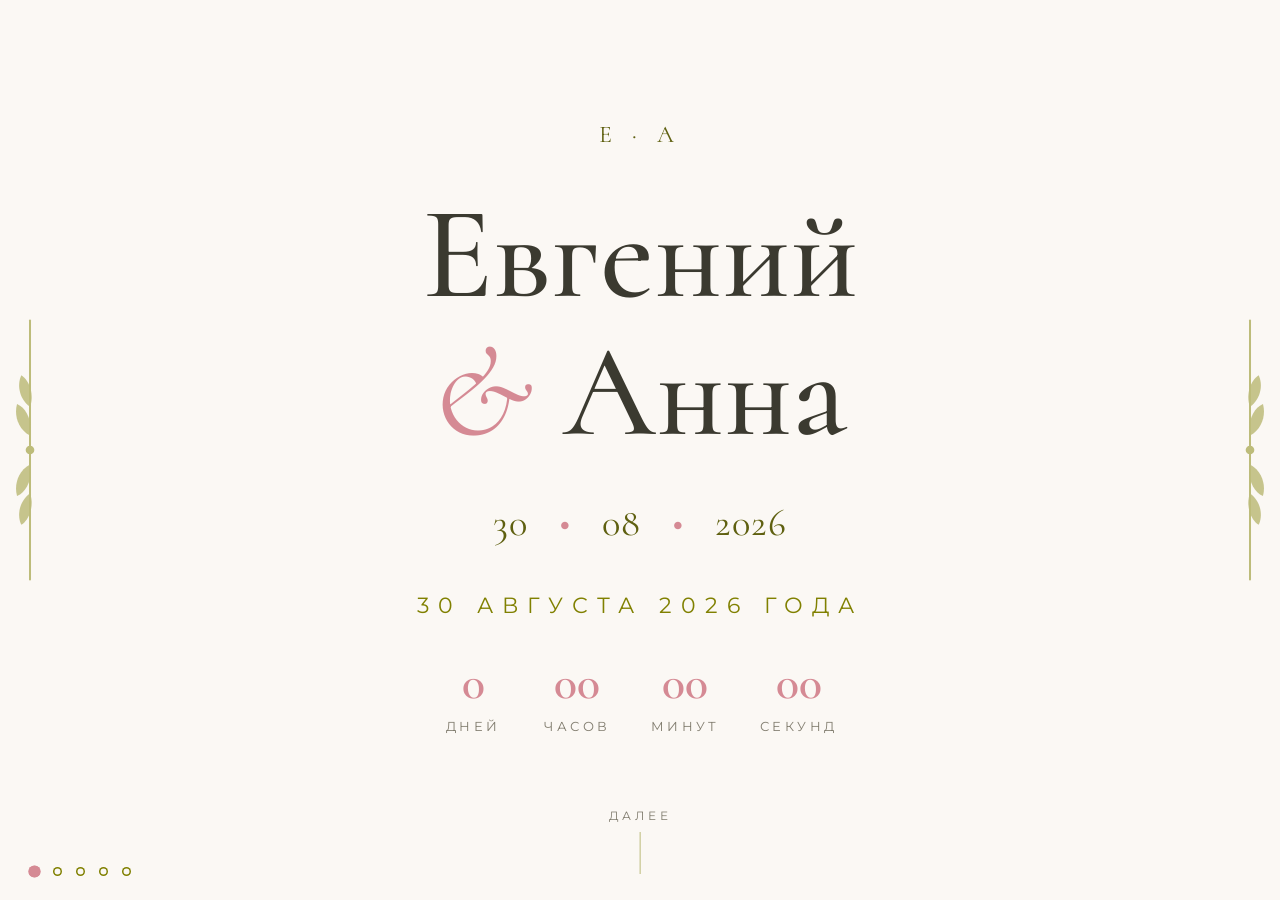
==== index.html @ b9eebcc8 "rename file" ====
<!DOCTYPE html>
<html lang="ru">
<head>
<meta charset="UTF-8">
<meta name="viewport" content="width=device-width, initial-scale=1.0">
<title>Евгений и Анна · 30 августа 2026</title>
<link rel="preconnect" href="https://fonts.googleapis.com">
<link rel="preconnect" href="https://fonts.gstatic.com" crossorigin>
<link rel="stylesheet" href="fonts.css">
<link rel="stylesheet" href="styles.css">
</head>
<body>

  <div class="progress" id="progress" aria-hidden="true"></div>

  <main class="deck" id="deck">

    <!-- ============ ТИТУЛЬНЫЙ СЛАЙД ============ -->
    <section class="slide hero is-active" data-name="Главная" aria-label="Титульная страница">
      <div class="hero-monogram reveal">Е &middot; А</div>
      <h1 class="display hero-names reveal">
        <span class="row">Евгений</span>
        <span class="row"><span class="amp">&amp;</span> Анна</span>
      </h1>

      <p class="hero-date reveal">30 <span class="dot">&bull;</span> 08 <span class="dot">&bull;</span> 2026</p>
      <p class="eyebrow reveal">30 августа 2026 года</p>

      <div class="countdown reveal" id="countdown" aria-label="Обратный отсчёт до свадьбы">
        <div class="cd-cell"><div class="cd-num" id="cd-days">—</div><div class="cd-lbl">дней</div></div>
        <div class="cd-cell"><div class="cd-num" id="cd-hours">—</div><div class="cd-lbl">часов</div></div>
        <div class="cd-cell"><div class="cd-num" id="cd-mins">—</div><div class="cd-lbl">минут</div></div>
        <div class="cd-cell"><div class="cd-num" id="cd-secs">—</div><div class="cd-lbl">секунд</div></div>
      </div>
    </section>

    <!-- ============ МЕСТО ПРОВЕДЕНИЯ ============ -->
    <section class="slide slide-bg-soft slide-tight-top" data-name="Место" aria-label="Место проведения">
      <div class="wrap">
        <div class="venue-head center reveal">
          <span class="eyebrow">Место проведения</span>
          <h2 class="display venue-title">Загородный клуб «Голицин»</h2>
          <svg class="sprig small" viewBox="0 0 200 40" fill="none" stroke="currentColor" stroke-width="1.4" stroke-linecap="round">
            <path d="M10 20 H190"/>
            <path d="M70 20c-6-8-16-9-22-6 4 6 14 9 22 6Z" fill="currentColor" stroke="none" opacity=".85"/>
            <path d="M90 20c-5-9-15-11-22-9 3 7 13 11 22 9Z" fill="currentColor" stroke="none" opacity=".85"/>
            <path d="M110 20c5-9 15-11 22-9-3 7-13 11-22 9Z" fill="currentColor" stroke="none" opacity=".85"/>
            <path d="M130 20c6-8 16-9 22-6-4 6-14 9-22 6Z" fill="currentColor" stroke="none" opacity=".85"/>
            <circle cx="100" cy="20" r="3" fill="currentColor" stroke="none"/>
          </svg>
        </div>

        <div class="venue-grid">
          <!-- Левая колонка (≈1/3): адрес + карта -->
          <div class="venue-info">
            <div class="venue-address reveal">
              <p class="addr">Левобережная улица, 3В</p>
              <p class="addr-sub">СНТ Донское, Ольгинское сельское поселение, Аксайский район, Ростовская область</p>
            </div>

            <div class="map-frame reveal">
              <iframe
                src="https://yandex.ru/map-widget/v1/org/zagorodny_klub_golitsyn/229324404955/?ll=39.806874%2C47.215762&z=16"
                title="Площадка проведения на Яндекс Картах"
                loading="lazy"
                allowfullscreen></iframe>
            </div>
          </div>

          <!-- Правая колонка (≈2/3): фотография без рамок -->
          <div class="venue-photo reveal img-wipe">
            <img src="restaurant.jpg" alt="Площадка проведения торжества" loading="lazy">
          </div>
        </div>
      </div>
    </section>

    <!-- ============ ПРОГРАММА ДНЯ ============ -->
    <section class="slide slide-tight-top" data-name="Программа" aria-label="Программа дня">
      <div class="wrap">
        <div class="program-head center reveal">
          <span class="eyebrow">Расписание</span>
          <h2 class="display program-title">Программа дня</h2>
        </div>

        <div class="timeline">
          <div class="tl-item reveal">
            <div class="tl-time">15:00</div>
            <div class="tl-event">Сбор гостей<small>Welcome-зона, лёгкие напитки и музыка</small></div>
          </div>
          <div class="tl-item reveal">
            <div class="tl-time">16:00</div>
            <div class="tl-event">Церемония<small>Самый трепетный момент нашего дня</small></div>
          </div>
          <div class="tl-item reveal">
            <div class="tl-time">17:00</div>
            <div class="tl-event">Праздничный фуршет<small>Поздравления, фотографии и тёплые слова</small></div>
          </div>
          <div class="tl-item reveal">
            <div class="tl-time">18:00</div>
            <div class="tl-event">Банкет<small>Ужин, тосты и первый танец</small></div>
          </div>
          <div class="tl-item reveal">
            <div class="tl-time">22:30</div>
            <div class="tl-event">Финал вечера<small>Завершающий сюрприз под открытым небом</small></div>
          </div>
        </div>
      </div>
    </section>

    <!-- ============ ЦВЕТОВАЯ ГАММА ============ -->
    <section class="slide slide-bg-soft center" data-name="Дресс-код" aria-label="Дресс-код">
      <div class="wrap">
        <span class="eyebrow reveal">Дресс-код</span>
        <p class="display palette-lead reveal">
          Нам будет приятно, если вы поддержите цветовую гамму нашего праздника
        </p>

        <div class="swatches">
          <div class="chip olive-dark reveal"></div>
          <div class="chip olive reveal"></div>
          <div class="chip olive-light reveal"></div>
          <div class="chip rose-light reveal"></div>
          <div class="chip rose reveal"></div>
          <div class="chip rose-dark reveal"></div>
        </div>

        <p class="palette-note reveal">
          Это всего лишь пожелание. Приходите так, как вам будет комфортно.
        </p>
      </div>
    </section>

    <!-- ============ ФИНАЛЬНЫЙ СЛАЙД ============ -->
    <section class="slide finale" data-name="Финал" aria-label="Приглашение">
      <div class="wrap">
        <svg class="sprig reveal" viewBox="0 0 200 40" fill="none" stroke="currentColor" stroke-width="1.4" stroke-linecap="round">
          <path d="M10 20 H190"/>
          <path d="M70 20c-6-8-16-9-22-6 4 6 14 9 22 6Z" fill="currentColor" stroke="none" opacity=".85"/>
          <path d="M90 20c-5-9-15-11-22-9 3 7 13 11 22 9Z" fill="currentColor" stroke="none" opacity=".85"/>
          <path d="M110 20c5-9 15-11 22-9-3 7-13 11-22 9Z" fill="currentColor" stroke="none" opacity=".85"/>
          <path d="M130 20c6-8 16-9 22-6-4 6-14 9-22 6Z" fill="currentColor" stroke="none" opacity=".85"/>
          <circle cx="100" cy="20" r="3" fill="currentColor" stroke="none"/>
        </svg>

        <p class="display finale-text reveal">
          Мы будем рады видеть вас<br>на нашем празднике!
        </p>

        <p class="finale-sign reveal">Евгений <span class="amp">&amp;</span> Анна</p>
      </div>
    </section>

  </main>

  <!-- Боковые оливковые веточки-украшения (общие для всех слайдов) -->
  <div class="side-vine side-vine--left" aria-hidden="true">
    <svg class="vine" viewBox="0 0 200 40" fill="none" stroke="currentColor" stroke-width="1.4" stroke-linecap="round">
      <path d="M10 20 H190"/>
      <path d="M70 20c-6-8-16-9-22-6 4 6 14 9 22 6Z" fill="currentColor" stroke="none" opacity=".85"/>
      <path d="M90 20c-5-9-15-11-22-9 3 7 13 11 22 9Z" fill="currentColor" stroke="none" opacity=".85"/>
      <path d="M110 20c5-9 15-11 22-9-3 7-13 11-22 9Z" fill="currentColor" stroke="none" opacity=".85"/>
      <path d="M130 20c6-8 16-9 22-6-4 6-14 9-22 6Z" fill="currentColor" stroke="none" opacity=".85"/>
      <circle cx="100" cy="20" r="3" fill="currentColor" stroke="none"/>
    </svg>
  </div>
  <div class="side-vine side-vine--right" aria-hidden="true">
    <svg class="vine" viewBox="0 0 200 40" fill="none" stroke="currentColor" stroke-width="1.4" stroke-linecap="round">
      <path d="M10 20 H190"/>
      <path d="M70 20c-6-8-16-9-22-6 4 6 14 9 22 6Z" fill="currentColor" stroke="none" opacity=".85"/>
      <path d="M90 20c-5-9-15-11-22-9 3 7 13 11 22 9Z" fill="currentColor" stroke="none" opacity=".85"/>
      <path d="M110 20c5-9 15-11 22-9-3 7-13 11-22 9Z" fill="currentColor" stroke="none" opacity=".85"/>
      <path d="M130 20c6-8 16-9 22-6-4 6-14 9-22 6Z" fill="currentColor" stroke="none" opacity=".85"/>
      <circle cx="100" cy="20" r="3" fill="currentColor" stroke="none"/>
    </svg>
  </div>

  <!-- Навигация -->
  <nav class="dots" id="dots" aria-label="Навигация по разделам"></nav>
  <button class="nav-next" id="navNext" type="button" aria-label="Следующий раздел">
    <span>далее</span>
    <span class="bar" aria-hidden="true"></span>
  </button>

<script>
  /* ---------- Обратный отсчёт до 30 августа 2026, 16:00 ---------- */
  (function(){
    var target = new Date(2026, 7, 30, 16, 0, 0).getTime();
    var elD = document.getElementById('cd-days');
    var elH = document.getElementById('cd-hours');
    var elM = document.getElementById('cd-mins');
    var elS = document.getElementById('cd-secs');
    function pad(n){return n<10 ? '0'+n : ''+n;}
    function tick(){
      var diff = target - Date.now();
      if(diff <= 0){
        elD.textContent='0'; elH.textContent='00'; elM.textContent='00'; elS.textContent='00';
        return;
      }
      var s = Math.floor(diff/1000);
      elD.textContent = Math.floor(s/86400);
      elH.textContent = pad(Math.floor((s%86400)/3600));
      elM.textContent = pad(Math.floor((s%3600)/60));
      elS.textContent = pad(s%60);
    }
    tick();
    setInterval(tick, 1000);
  })();

  /* ---------- Смена слайдов с анимацией ---------- */
  (function(){
    var slides   = Array.prototype.slice.call(document.querySelectorAll('.slide'));
    var deck     = document.getElementById('deck');
    var dotsWrap = document.getElementById('dots');
    var navNext  = document.getElementById('navNext');
    var progress = document.getElementById('progress');
    var current  = 0;
    var busy     = false;                 // блокировка во время анимации
    var reduce   = window.matchMedia('(prefers-reduced-motion: reduce)').matches;
    var ANIM     = reduce ? 360 : 820;

    /* — точки-индикаторы — */
    var dots = slides.map(function(s, i){
      var b = document.createElement('button');
      b.type = 'button';
      b.setAttribute('aria-label', s.dataset.name || ('Раздел ' + (i+1)));
      b.addEventListener('click', function(){ goTo(i); });
      dotsWrap.appendChild(b);
      return b;
    });

    /* — появление элементов внутри слайда со ступенчатой задержкой — */
    function playReveal(slide){
      var items = slide.querySelectorAll('.reveal');
      Array.prototype.forEach.call(items, function(el, i){
        el.style.transitionDelay = (reduce ? 0 : 90 + i * 110) + 'ms';
        el.classList.add('in');
      });
    }
    function resetReveal(slide){
      var items = slide.querySelectorAll('.reveal');
      Array.prototype.forEach.call(items, function(el){
        el.classList.remove('in');
        el.style.transitionDelay = '';
      });
    }

    function render(){
      slides.forEach(function(s, i){
        s.classList.toggle('is-active', i === current);
        s.classList.toggle('is-above', i < current);
      });
      dots.forEach(function(d, i){ d.classList.toggle('active', i === current); });
      progress.style.width = ((current) / (slides.length - 1) * 100) + '%';
      navNext.classList.toggle('hidden', current === slides.length - 1);
    }

    function goTo(index){
      index = Math.max(0, Math.min(slides.length - 1, index));
      if(busy || index === current) return;
      busy = true;
      var prevSlide = slides[current];
      current = index;
      resetReveal(prevSlide);
      render();
      slides[current].scrollTop = 0;
      playReveal(slides[current]);
      setTimeout(function(){ busy = false; }, ANIM);
    }
    function next(){ goTo(current + 1); }
    function prev(){ goTo(current - 1); }

    navNext.addEventListener('click', next);

    /* — стартовое появление — */
    render();
    playReveal(slides[current]);

    /* — колесо мыши / тачпад (с учётом внутренней прокрутки слайда) — */
    var wheelLock = false;
    deck.addEventListener('wheel', function(e){
      if(Math.abs(e.deltaY) < Math.abs(e.deltaX)) return;   // горизонтальный жест игнорируем
      var s = slides[current];
      var atTop    = s.scrollTop <= 0;
      var atBottom = s.scrollTop + s.clientHeight >= s.scrollHeight - 1;
      var down = e.deltaY > 0;
      // если внутри слайда есть куда скроллить — отдаём прокрутку ему
      if((down && !atBottom) || (!down && !atTop)) return;
      e.preventDefault();
      if(wheelLock || busy) return;
      if(Math.abs(e.deltaY) < 6) return;
      wheelLock = true;
      down ? next() : prev();
      setTimeout(function(){ wheelLock = false; }, ANIM + 120);
    }, {passive:false});

    /* — клавиатура — */
    window.addEventListener('keydown', function(e){
      switch(e.key){
        case 'ArrowDown': case 'PageDown': case ' ':
          e.preventDefault(); next(); break;
        case 'ArrowUp': case 'PageUp':
          e.preventDefault(); prev(); break;
        case 'Home': e.preventDefault(); goTo(0); break;
        case 'End':  e.preventDefault(); goTo(slides.length - 1); break;
      }
    });

    /* — свайпы на тач-устройствах — */
    var touchY = null, touchScrollTop = 0;
    deck.addEventListener('touchstart', function(e){
      touchY = e.touches[0].clientY;
      touchScrollTop = slides[current].scrollTop;
    }, {passive:true});
    deck.addEventListener('touchend', function(e){
      if(touchY === null) return;
      var dy = e.changedTouches[0].clientY - touchY;
      var s = slides[current];
      var atTop    = touchScrollTop <= 0;
      var atBottom = touchScrollTop + s.clientHeight >= s.scrollHeight - 1;
      if(Math.abs(dy) > 60){
        if(dy < 0 && atBottom) next();
        else if(dy > 0 && atTop) prev();
      }
      touchY = null;
    }, {passive:true});
  })();
</script>
</body>
</html>
---- fonts.css ----
/* =====================================================================
   Шрифты проекта «Евгений & Анна»
   Здесь собрано всё, что касается шрифтов: подключение веб-шрифтов
   и переменные с семействами, на которые ссылаются остальные стили.
   ===================================================================== */

/* Подключение веб-шрифтов Google Fonts:
   Cormorant — акцидентный (заголовки и крупные надписи),
   Montserrat — основной текстовый. */
@import url('https://fonts.googleapis.com/css2?family=Cormorant:ital,wght@0,400;0,500;0,600;1,400&family=Montserrat:wght@300;400;500&display=swap');

:root{
  --font-display:'Cormorant',serif;     /* шрифт с засечками — заголовки, акценты */
  --font-body:'Montserrat',sans-serif;  /* основной текстовый шрифт */
}
---- styles.css ----
/* =====================================================================
   Свадебное приглашение «Евгений & Анна» — таблица стилей
   Структура файла:
     1. Переменные темы (:root)
     2. Базовый сброс и настройки документа
     3. Типографика
     4. Система слайдов (полноэкранные секции со сменой)
     5. Общие утилиты раскладки
     6. Декоративные элементы (веточка, арочное фото)
     7. Слайд: Титульный + обратный отсчёт
     8. Слайд: Место проведения
     9. Слайд: Программа дня
    10. Слайд: Цветовая гамма (дресс-код)
    11. Слайд: Финал
    12. Анимация появления элементов
    13. Навигация (точки, кнопка «далее», прогресс-полоса)
    14. Адаптив и доступность
   ===================================================================== */


/* ============================================================
   1. ПЕРЕМЕННЫЕ ТЕМЫ
   Единая палитра и общие значения, чтобы менять оформление
   в одном месте, а не по всему файлу.
   ============================================================ */
:root{
  --bg:        #FBF8F4;   /* основной мягкий тёплый светлый фон */
  --bg-soft:   #F2EEE6;   /* фон приглушённых секций (чередование) */
  --olive:     #808000;   /* оливковый акцент (линии, иконки, рамки) */
  --olive-deep:#5F6010;   /* тёмный оливковый — для читаемого текста */
  --olive-light:#B3B36B;  /* светлый оливковый — образец палитры */
  --rose:      #D58A94;   /* пыльно-розовый акцент (цифры, точки) */
  --rose-deep: #B26770;   /* тёмный пыльно-розовый — образец палитры */
  --rose-soft: #ECCFD3;   /* светло-розовый — мягкие подложки/градиенты */
  --ink:       #3B3A30;   /* основной тёмный цвет текста */
  --muted:     #807C6E;   /* приглушённый текст (подписи, пояснения) */
  --line:      #DDD7C9;   /* цвет тонких разделительных линий и рамок */
  --maxw: 1080px;         /* максимальная ширина контентной колонки */
  --ease: cubic-bezier(.22,.68,.28,1); /* единая кривая плавности анимаций */
}


/* ============================================================
   2. БАЗОВЫЙ СБРОС И ДОКУМЕНТ
   ============================================================ */

/* Сбрасываем отступы и переводим всё на border-box,
   чтобы padding не «раздувал» заданную ширину/высоту. */
*{box-sizing:border-box;margin:0;padding:0;}

/* Тянем корневые элементы на всю высоту окна —
   слайды позиционируются относительно этой высоты. */
html,body{height:100%;}

body{
  background:var(--bg);                  /* базовый фон страницы */
  color:var(--ink);                      /* цвет текста по умолчанию */
  font-family:var(--font-body);   /* основной (текстовый) шрифт */
  font-weight:400;                       /* лёгкое тонкое начертание */
  line-height:1.7;                       /* просторный межстрочный интервал */
  -webkit-font-smoothing:antialiased;    /* сглаживание шрифта в WebKit */
  overflow:hidden;                       /* прокрутку страницы заменяет смена слайдов */
}


/* ============================================================
   3. ТИПОГРАФИКА
   ============================================================ */

/* Акцидентный шрифт с засечками для заголовков и крупных надписей. */
.display{font-family:var(--font-display);font-weight:500;line-height:1.05;}

/* «Бровка» — мелкая прописная надпись-метка над заголовками секций. */
.eyebrow{
  font-family:var(--font-body);
  font-weight:400;
  font-size: 1.35rem;
  letter-spacing:.42em;       /* широкий трекинг — фирменный «разрядка» */
  text-transform:uppercase;
  color:var(--olive);
}

/* Декоративный амперсанд / союз между именами — розовый курсив. */
.amp{color:var(--rose);font-style:italic;font-weight:400;}


/* ============================================================
   4. СИСТЕМА СЛАЙДОВ
   Каждая секция — полноэкранный слайд. Виден только активный;
   остальные либо ждут снизу, либо «уехали» вверх.
   ============================================================ */

/* Контейнер-сцена: фиксируется на весь экран, скрывает всё, что вне кадра. */
.deck{position:fixed;inset:0;overflow:hidden;}

.slide{
  position:absolute;inset:0;             /* каждый слайд занимает весь экран */
  display:flex;flex-direction:column;    /* контент в колонку… */
  justify-content:safe center;           /* …по центру, но при переполнении скролл начинается сверху */
  align-items:center;
  overflow-y:auto;overflow-x:hidden;     /* длинный контент можно прокрутить внутри слайда */
  -webkit-overflow-scrolling:touch;      /* инерционная прокрутка в iOS */
  padding:clamp(56px,9vw,120px) 24px;    /* адаптивные внутренние поля */

  /* Исходное (скрытое) состояние: слайд чуть ниже и слегка уменьшен. */
  opacity:0;visibility:hidden;
  transform:translateY(7%) scale(.985);

  /* Плавный переход всех трёх свойств единой кривой. */
  transition:opacity .8s var(--ease),
             transform .8s var(--ease),
             visibility .8s var(--ease);
  will-change:opacity,transform;         /* подсказка браузеру для плавности */
}

/* Активный слайд: проявлен, в исходной позиции, поверх остальных. */
.slide.is-active{
  opacity:1;visibility:visible;
  transform:none;
  z-index:2;
}

/* Уже пройденные слайды уезжают вверх — создаёт направленность перехода. */
.slide.is-above{
  transform:translateY(-7%) scale(.985);
}

/* Модификатор приглушённого фона для чередования секций. */
.slide-bg-soft{background:var(--bg-soft);}

/* Модификатор: уменьшенный верхний отступ (для контентных слайдов
   «Место проведения» и «Программа дня»). */
.slide-tight-top{padding-top:clamp(28px,4.5vw,56px);}


/* ============================================================
   5. УТИЛИТЫ РАСКЛАДКИ
   ============================================================ */

/* Центрированная контентная колонка ограниченной ширины. */
.wrap{max-width:var(--maxw);margin:0 auto;width:100%;}

/* Утилита выравнивания текста по центру. */
.center{text-align:center;}


/* ============================================================
   6. ДЕКОРАТИВНЫЕ ЭЛЕМЕНТЫ
   ============================================================ */

/* Оливковая веточка-разделитель (SVG), фирменный элемент оформления. */
.sprig{display:block;margin:0 auto;width:160px;height:auto;color:var(--olive);opacity:.9;}
.sprig.small{width:96px;}   /* уменьшенный вариант под заголовками */

/* --- Боковые веточки-украшения (та же графика, повёрнутая вертикально) ---
   Закреплены поверх слайдов по левому и правому краю и общие для всех
   разделов: при смене слайда остаются на месте, образуя рамку. */
.side-vine{
  position:fixed;top:50%;transform:translateY(-50%);
  z-index:5;                       /* над фоном слайда (z-index:2), но под навигацией (30+) */
  pointer-events:none;             /* не перехватывают прокрутку/клики */
  width:48px;                      /* узкая полоса у самого края */
  height:clamp(170px,32vh,330px);  /* длина веточки по вертикали */
  color:var(--olive);opacity:.5;
}
.side-vine--left{left:6px;}
.side-vine--right{right:6px;}

/* Сама графика: горизонтальный sprig, развёрнутый на 90° в вертикаль.
   Базовый поворот — для правой веточки (листья смотрят вправо). */
.side-vine .vine{
  position:absolute;top:50%;left:50%;
  width:clamp(170px,32vh,330px);   /* совпадает с высотой контейнера */
  height:auto;
  transform:translate(-50%,-50%) rotate(90deg);
  transform-origin:center;
}
/* Левую веточку разворачиваем в обратную сторону — листья смотрят влево. */
.side-vine--left .vine{transform:translate(-50%,-50%) rotate(-90deg);}


/* ============================================================
   7. СЛАЙД: ТИТУЛЬНЫЙ
   ============================================================ */

/* Контейнер титульного слайда: центрирование и просветы между блоками. */
.hero{gap:30px;text-align:center;position:relative;}

/* Монограмма «Е · А» над именами. */
.hero-monogram{
  font-family:var(--font-display);font-size:1.5rem;letter-spacing:.3em;
  color:var(--olive-deep);
}

/* Крупные имена пары — главный акцент страницы (резиновый размер). */
.hero-names{
  font-size:clamp(3.4rem,13vw,8.2rem);
  color:var(--ink);
}
.hero-names .row{display:block;}   /* каждое имя с новой строки */

/* Дата свадьбы крупными цифрами. */
.hero-date{
  font-family:var(--font-display);font-size:clamp(1.5rem,4.5vw,2.4rem);
  color:var(--olive-deep);letter-spacing:.04em;
}
.hero-date .dot{color:var(--rose);padding:0 .5em;}  /* розовые точки-разделители */

/* --- Обратный отсчёт --- */

/* Ряд из ячеек отсчёта; переносится на узких экранах. */
.countdown{
  display:flex;gap:clamp(14px,4vw,40px);justify-content:center;
  margin-top:6px;flex-wrap:wrap;
}
.cd-cell{min-width:62px;}  /* фиксированная минимальная ширина — цифры не «прыгают» */

/* Крупная цифра отсчёта. */
.cd-num{
  font-family:var(--font-display);font-weight:600;
  font-size:clamp(2rem,6vw,3rem);color:var(--rose);line-height:1;
}

/* Подпись под цифрой (дней/часов/…). */
.cd-lbl{
  font-size:.84rem;letter-spacing:.26em;text-transform:uppercase;
  color:var(--muted);margin-top:8px;
}


/* ============================================================
   8. СЛАЙД: МЕСТО ПРОВЕДЕНИЯ
   ============================================================ */

/* Шапка секции (бровка + заголовок + веточка). */
.venue-head{margin-bottom:48px;}

/* Название площадки. */
.venue-title{font-size:clamp(2.4rem,6vw,3.6rem);margin:14px 0 6px;}

/* Двухколоночная раскладка: слева адрес+карта (≈1/3), справа фото (≈2/3). */
.venue-grid{
  display:grid;
  grid-template-columns:minmax(0,1fr) minmax(0,2fr);
  gap:clamp(20px,3.5vw,46px);
  align-items:stretch;                    /* колонки одинаковой высоты */
  min-height:clamp(360px,54vh,560px);     /* задаёт высоту карте и фото */
}

/* Левая колонка: адрес сверху, карта заполняет остаток высоты. */
.venue-info{display:flex;flex-direction:column;gap:22px;min-width:0;}

/* Адрес (выровнен по левому краю колонки). */
.venue-address .addr{
  font-family:var(--font-display);font-size:1.5rem;line-height:1.2;color:var(--ink);
}
.venue-address .addr-sub{color:var(--muted);font-size:1.16rem;margin-top:8px;line-height:1.5;}

/* Рамка вокруг встроенной карты (растягивается на остаток высоты колонки). */
.map-frame{
  flex:1;border:1px solid var(--line);border-radius:8px;overflow:hidden;
  box-shadow:0 24px 60px -34px rgba(95,96,16,.45);
  background:var(--bg);min-height:240px;
}
.map-frame iframe{display:block;width:100%;height:100%;min-height:240px;border:0;}

/* Правая колонка: фотография без рамок. */
.venue-photo{
  position:relative;overflow:hidden;border-radius:10px;
  min-height:300px;height:100%;
}
.venue-photo img{width:100%;height:100%;object-fit:cover;display:block;}

/* Появление фото «шторкой» слева направо при открытии слайда. */
.reveal.img-wipe{
  opacity:0;transform:none;
  clip-path:inset(0 100% 0 0);                       /* полностью скрыто справа */
  transition:opacity .7s var(--ease), clip-path 1s var(--ease);
}
.slide.is-active .reveal.img-wipe.in{
  opacity:1;clip-path:inset(0 0 0 0);                 /* раскрыто слева направо */
}

/* Контурная кнопка-ссылка (например, «Открыть в Яндекс Картах»). */
.btn{
  display:inline-block;margin-top:24px;
  font-size:.94rem;letter-spacing:.26em;text-transform:uppercase;
  color:var(--olive-deep);text-decoration:none;
  border:1px solid var(--olive);border-radius:40px;
  padding:14px 30px;transition:.3s ease;
}
/* При наведении/фокусе кнопка заливается оливковым. */
.btn:hover,.btn:focus-visible{background:var(--olive);color:#fff;}


/* ============================================================
   9. СЛАЙД: ПРОГРАММА ДНЯ
   ============================================================ */

/* Шапка секции. */
.program-head{margin-bottom:54px;}
.program-title{font-size:clamp(2.4rem,6vw,3.6rem);margin-top:14px;}

/* Контейнер таймлайна; relative — для вертикальной линии и точек. */
.timeline{max-width:620px;margin:0 auto;position:relative;width:100%;}

/* Вертикальная линия таймлайна с градиентом по краям. */
.timeline::before{
  content:"";position:absolute;left:118px;top:8px;bottom:8px;width:1px;
  background:linear-gradient(var(--rose-soft),var(--line),var(--rose-soft));
}

/* Строка таймлайна: колонка времени + колонка события. */
.tl-item{
  display:grid;grid-template-columns:100px 1fr;gap:34px;align-items:baseline;
  padding:18px 0;position:relative;
}

/* Время события — выровнено вправо, к линии. */
.tl-time{
  font-family:var(--font-display);font-weight:600;font-size:1.6rem;
  color:var(--olive-deep);text-align:right;
}

/* Розовая точка-маркер на линии напротив каждого события. */
.tl-item::after{
  content:"";position:absolute;left:114px;top:30px;
  width:9px;height:9px;border-radius:50%;
  background:var(--rose);border:2px solid var(--bg-soft); /* обводка под фон секции */
}

/* Название события и пояснение под ним. */
.tl-event{font-family:var(--font-display);font-size:1.5rem;line-height:1.5;color:var(--ink);}
.tl-event small{font-family:var(--font-body);display:block;color:var(--muted);font-size:1.16rem;line-height:1.5;margin-top:6px;}


/* ============================================================
   10. СЛАЙД: ЦВЕТОВАЯ ГАММА (ДРЕСС-КОД)
   ============================================================ */

/* Вводный абзац-просьба поддержать палитру. */
.palette-lead{
  max-width:640px;margin:18px auto 0;font-size:1.5rem;color:var(--ink);
}

/* Ряд образцов цвета — все шесть в одну строку, без переноса. */
.swatches{
  display:flex;gap:clamp(10px,2vw,24px);justify-content:center;align-items:center;
  margin:54px 0 40px;flex-wrap:nowrap;
}

/* Цветной кружок-образец (ужимается, чтобы ряд помещался по ширине). */
.chip{
  flex:0 1 auto;width:clamp(64px,13vw,118px);aspect-ratio:1;border-radius:50%;
  box-shadow:0 22px 50px -24px rgba(0,0,0,.35);
  position:relative;
}
.chip.olive{background:var(--olive);}            /* оливковый (база) */
.chip.olive-dark{background:var(--olive-deep);}  /* тёмный оливковый */
.chip.olive-light{background:var(--olive-light);}/* светлый оливковый */
.chip.rose{background:var(--rose);}              /* пыльно-розовый (база) */
.chip.rose-dark{background:var(--rose-deep);}    /* тёмный пыльно-розовый */
.chip.rose-light{background:var(--rose-soft);}   /* светло-розовый */

/* Заключительное примечание (необязательность дресс-кода). */
.palette-note{
  max-width:560px;margin:0 auto;font-size:1.16rem;color:var(--muted);font-style:italic;
}


/* ============================================================
   11. СЛАЙД: ФИНАЛ
   ============================================================ */

/* Финальный слайд с мягким розовым свечением сверху. */
.finale{
  text-align:center;
  background:
    radial-gradient(120% 90% at 50% 0%, var(--rose-soft) 0%, transparent 55%),
    var(--bg);
}

/* Крупная приглашающая фраза. */
.finale-text{
  font-size:clamp(2rem,5.5vw,3.2rem);max-width:680px;margin:0 auto;color:var(--ink);
}

/* Подпись именами в конце. */
.finale-sign{
  margin-top:36px;font-family:var(--font-display);font-size:1.8rem;letter-spacing:.12em;
  color:var(--olive-deep);
}


/* ============================================================
   12. АНИМАЦИЯ ПОЯВЛЕНИЯ ЭЛЕМЕНТОВ
   Элементы с классом .reveal внутри активного слайда плавно
   проявляются (ступенчатую задержку задаёт JS).
   ============================================================ */

/* Исходное скрытое состояние: прозрачно и чуть ниже. */
.reveal{
  opacity:0;transform:translateY(26px);
  transition:opacity .8s var(--ease),transform .8s var(--ease);
}

/* Проявленное состояние — только внутри активного слайда. */
.slide.is-active .reveal.in{opacity:1;transform:none;}


/* ============================================================
   13. НАВИГАЦИЯ
   ============================================================ */

/* --- Точки-индикаторы: горизонтальный ряд в левом нижнем углу ---
   Вынесены к краю, чтобы не перекрывать контент, и смещены влево —
   не конфликтуют с центральной кнопкой «Далее». */
.dots{
  position:fixed;left:clamp(16px,3vw,30px);bottom:24px;
  z-index:30;display:flex;flex-direction:row;gap:14px;
}

/* Одна точка — пустой кружок с оливковой обводкой. */
.dots button{
  --d:9px;width:var(--d);height:var(--d);padding:0;border:0;cursor:pointer;
  border-radius:50%;background:transparent;
  box-shadow:inset 0 0 0 1.5px var(--olive);   /* обводка через внутреннюю тень */
  transition:transform .35s var(--ease),background .35s var(--ease),box-shadow .35s var(--ease);
}
.dots button:hover{transform:scale(1.25);}      /* лёгкое увеличение при наведении */

/* Активная точка — залита розовым и крупнее. */
.dots button.active{
  background:var(--rose);box-shadow:inset 0 0 0 1.5px var(--rose);
  transform:scale(1.35);
}

/* --- Кнопка «далее» по центру снизу --- */
.nav-next{
  position:fixed;bottom:26px;left:50%;transform:translateX(-50%);
  z-index:30;background:none;border:0;cursor:pointer;color:var(--muted);
  display:flex;flex-direction:column;align-items:center;gap:9px;
  font-family:var(--font-body);font-size:.78rem;letter-spacing:.3em;
  text-transform:uppercase;transition:opacity .5s var(--ease),color .3s ease;
}
.nav-next:hover{color:var(--olive-deep);}

/* Пульсирующая вертикальная чёрточка-«капля» под надписью. */
.nav-next .bar{
  width:1px;height:42px;background:var(--olive);opacity:.5;
  transform-origin:top;animation:drip 2.4s ease-in-out infinite;
}

/* Скрытое состояние кнопки (на последнем слайде). */
.nav-next.hidden{opacity:0;pointer-events:none;}

/* Анимация пульсации чёрточки. */
@keyframes drip{0%,100%{transform:scaleY(.35);opacity:.25;}50%{transform:scaleY(1);opacity:.7;}}

/* --- Прогресс-полоса вверху экрана --- */
.progress{
  position:fixed;top:0;left:0;height:2px;width:0;z-index:40;
  background:linear-gradient(90deg,var(--olive),var(--rose)); /* оливково-розовый градиент */
  transition:width .8s var(--ease);                           /* плавный рост ширины */
}


/* ============================================================
   14. АДАПТИВ И ДОСТУПНОСТЬ
   ============================================================ */

/* Средние экраны: уменьшаем боковые веточки, чтобы не теснили контент. */
@media (max-width:1024px){
  .side-vine{width:34px;height:clamp(140px,24vh,230px);opacity:.4;}
  .side-vine .vine{width:clamp(140px,24vh,230px);}
}

/* Узкие экраны (телефоны): колонки в одну, компактнее таймлайн. */
@media (max-width:760px){
  .venue-grid{grid-template-columns:1fr;min-height:0;} /* адрес+карта, затем фото */
  .venue-photo{min-height:0;aspect-ratio:3/2;}         /* фото обычным блоком */
  .timeline::before{left:84px;}                        /* линия и точки ближе к краю */
  .tl-item{grid-template-columns:70px 1fr;gap:24px;}
  .tl-item::after{left:80px;}
  .tl-time{font-size:1.3rem;}
  .dots{gap:13px;}
  .side-vine{display:none;}                            /* на телефонах убираем — мало места */
}

/* Уважаем системную настройку «уменьшить движение»:
   отключаем перемещения, оставляя только короткое затухание. */
@media (prefers-reduced-motion:reduce){
  *{animation:none!important;}
  .slide{transition:opacity .35s linear,visibility .35s linear;transform:none!important;}
  .reveal{transition:opacity .35s linear;transform:none!important;}
}
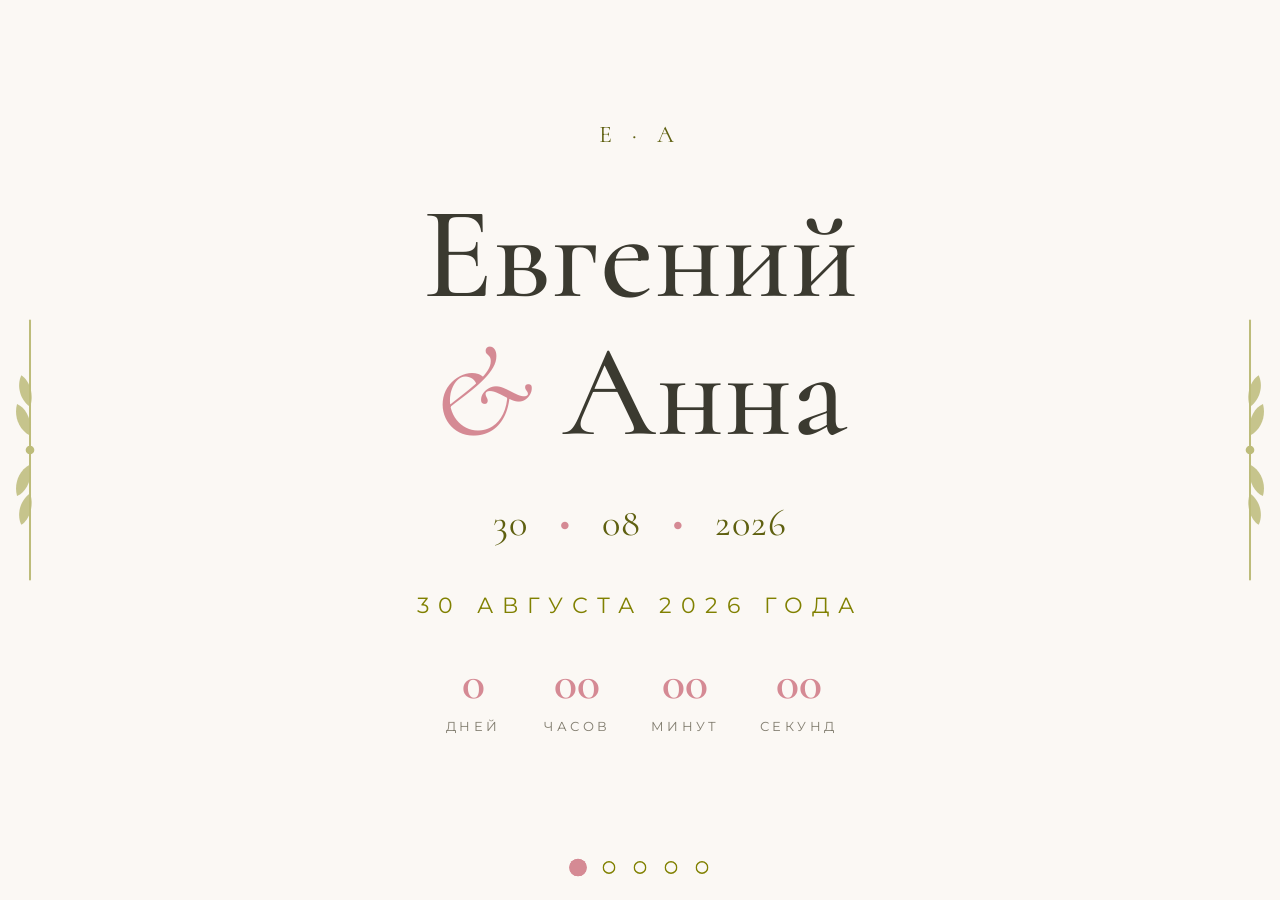
==== commit 27c73500: "change navigation controls" ====
--- a/index.html
+++ b/index.html
@@ -177,10 +177,6 @@
 
   <!-- Навигация -->
   <nav class="dots" id="dots" aria-label="Навигация по разделам"></nav>
-  <button class="nav-next" id="navNext" type="button" aria-label="Следующий раздел">
-    <span>далее</span>
-    <span class="bar" aria-hidden="true"></span>
-  </button>
 
 <script>
   /* ---------- Обратный отсчёт до 30 августа 2026, 16:00 ---------- */
@@ -212,7 +208,6 @@
     var slides   = Array.prototype.slice.call(document.querySelectorAll('.slide'));
     var deck     = document.getElementById('deck');
     var dotsWrap = document.getElementById('dots');
-    var navNext  = document.getElementById('navNext');
     var progress = document.getElementById('progress');
     var current  = 0;
     var busy     = false;                 // блокировка во время анимации
@@ -252,7 +247,6 @@
       });
       dots.forEach(function(d, i){ d.classList.toggle('active', i === current); });
       progress.style.width = ((current) / (slides.length - 1) * 100) + '%';
-      navNext.classList.toggle('hidden', current === slides.length - 1);
     }
 
     function goTo(index){
@@ -269,8 +263,6 @@
     }
     function next(){ goTo(current + 1); }
     function prev(){ goTo(current - 1); }
-
-    navNext.addEventListener('click', next);
 
     /* — стартовое появление — */
     render();
--- a/styles.css
+++ b/styles.css
@@ -412,17 +412,15 @@
    13. НАВИГАЦИЯ
    ============================================================ */
 
-/* --- Точки-индикаторы: горизонтальный ряд в левом нижнем углу ---
-   Вынесены к краю, чтобы не перекрывать контент, и смещены влево —
-   не конфликтуют с центральной кнопкой «Далее». */
+/* --- Точки-индикаторы: горизонтальный ряд снизу по центру --- */
 .dots{
-  position:fixed;left:clamp(16px,3vw,30px);bottom:24px;
-  z-index:30;display:flex;flex-direction:row;gap:14px;
+  position:fixed;left:50%;bottom:26px;transform:translateX(-50%);
+  z-index:30;display:flex;flex-direction:row;gap:18px;
 }
 
 /* Одна точка — пустой кружок с оливковой обводкой. */
 .dots button{
-  --d:9px;width:var(--d);height:var(--d);padding:0;border:0;cursor:pointer;
+  --d:13px;width:var(--d);height:var(--d);padding:0;border:0;cursor:pointer;
   border-radius:50%;background:transparent;
   box-shadow:inset 0 0 0 1.5px var(--olive);   /* обводка через внутреннюю тень */
   transition:transform .35s var(--ease),background .35s var(--ease),box-shadow .35s var(--ease);
@@ -434,28 +432,6 @@
   background:var(--rose);box-shadow:inset 0 0 0 1.5px var(--rose);
   transform:scale(1.35);
 }
-
-/* --- Кнопка «далее» по центру снизу --- */
-.nav-next{
-  position:fixed;bottom:26px;left:50%;transform:translateX(-50%);
-  z-index:30;background:none;border:0;cursor:pointer;color:var(--muted);
-  display:flex;flex-direction:column;align-items:center;gap:9px;
-  font-family:var(--font-body);font-size:.78rem;letter-spacing:.3em;
-  text-transform:uppercase;transition:opacity .5s var(--ease),color .3s ease;
-}
-.nav-next:hover{color:var(--olive-deep);}
-
-/* Пульсирующая вертикальная чёрточка-«капля» под надписью. */
-.nav-next .bar{
-  width:1px;height:42px;background:var(--olive);opacity:.5;
-  transform-origin:top;animation:drip 2.4s ease-in-out infinite;
-}
-
-/* Скрытое состояние кнопки (на последнем слайде). */
-.nav-next.hidden{opacity:0;pointer-events:none;}
-
-/* Анимация пульсации чёрточки. */
-@keyframes drip{0%,100%{transform:scaleY(.35);opacity:.25;}50%{transform:scaleY(1);opacity:.7;}}
 
 /* --- Прогресс-полоса вверху экрана --- */
 .progress{
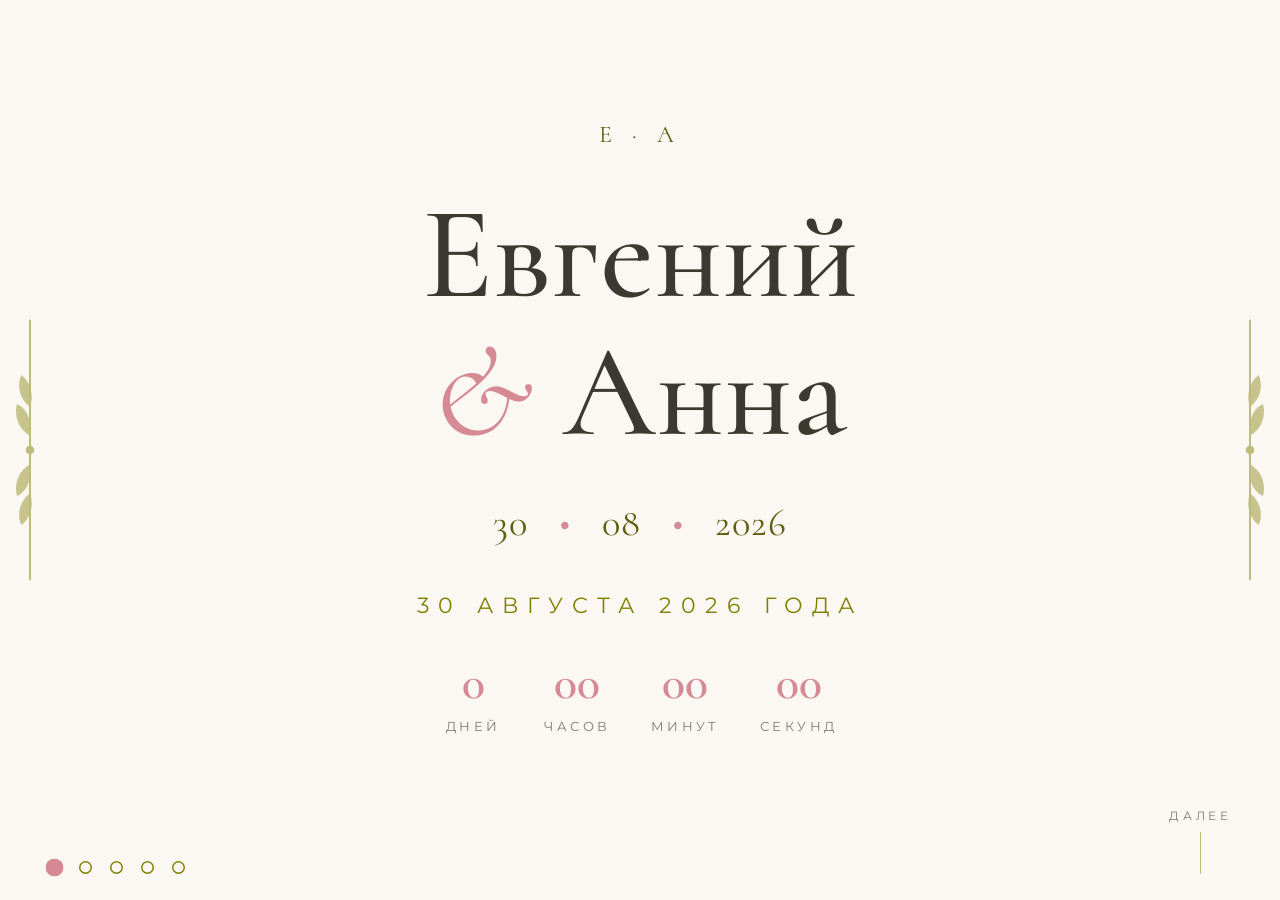
==== commit 28aa9a4e: "move dots to bottom" ====
--- a/index.html
+++ b/index.html
@@ -177,6 +177,10 @@
 
   <!-- Навигация -->
   <nav class="dots" id="dots" aria-label="Навигация по разделам"></nav>
+  <button class="nav-next" id="navNext" type="button" aria-label="Следующий раздел">
+    <span>далее</span>
+    <span class="bar" aria-hidden="true"></span>
+  </button>
 
 <script>
   /* ---------- Обратный отсчёт до 30 августа 2026, 16:00 ---------- */
@@ -208,6 +212,7 @@
     var slides   = Array.prototype.slice.call(document.querySelectorAll('.slide'));
     var deck     = document.getElementById('deck');
     var dotsWrap = document.getElementById('dots');
+    var navNext  = document.getElementById('navNext');
     var progress = document.getElementById('progress');
     var current  = 0;
     var busy     = false;                 // блокировка во время анимации
@@ -247,6 +252,7 @@
       });
       dots.forEach(function(d, i){ d.classList.toggle('active', i === current); });
       progress.style.width = ((current) / (slides.length - 1) * 100) + '%';
+      navNext.classList.toggle('hidden', current === slides.length - 1);
     }
 
     function goTo(index){
@@ -263,6 +269,8 @@
     }
     function next(){ goTo(current + 1); }
     function prev(){ goTo(current - 1); }
+
+    navNext.addEventListener('click', next);
 
     /* — стартовое появление — */
     render();
--- a/styles.css
+++ b/styles.css
@@ -433,6 +433,30 @@
   transform:scale(1.35);
 }
 
+/* --- Кнопка «Далее» (только на десктопе, в правом нижнем углу) ---
+   По умолчанию скрыта; показывается в десктопном медиазапросе ниже. */
+.nav-next{
+  display:none;
+  position:fixed;bottom:26px;right:clamp(20px,4vw,48px);
+  z-index:30;background:none;border:0;cursor:pointer;color:var(--muted);
+  flex-direction:column;align-items:center;gap:9px;
+  font-family:var(--font-body);font-size:.78rem;letter-spacing:.3em;
+  text-transform:uppercase;transition:opacity .5s var(--ease),color .3s ease;
+}
+.nav-next:hover{color:var(--olive-deep);}
+
+/* Пульсирующая вертикальная чёрточка-«капля» под надписью. */
+.nav-next .bar{
+  width:1px;height:42px;background:var(--olive);opacity:.5;
+  transform-origin:top;animation:drip 2.4s ease-in-out infinite;
+}
+
+/* Скрытое состояние кнопки (на последнем слайде). */
+.nav-next.hidden{opacity:0;pointer-events:none;}
+
+/* Анимация пульсации чёрточки. */
+@keyframes drip{0%,100%{transform:scaleY(.35);opacity:.25;}50%{transform:scaleY(1);opacity:.7;}}
+
 /* --- Прогресс-полоса вверху экрана --- */
 .progress{
   position:fixed;top:0;left:0;height:2px;width:0;z-index:40;
@@ -444,6 +468,13 @@
 /* ============================================================
    14. АДАПТИВ И ДОСТУПНОСТЬ
    ============================================================ */
+
+/* Десктоп: точки уходят в левый нижний угол, а в правом нижнем —
+   симметрично — появляется кнопка «Далее». */
+@media (min-width:761px){
+  .dots{left:clamp(20px,4vw,48px);transform:none;}
+  .nav-next{display:flex;}
+}
 
 /* Средние экраны: уменьшаем боковые веточки, чтобы не теснили контент. */
 @media (max-width:1024px){
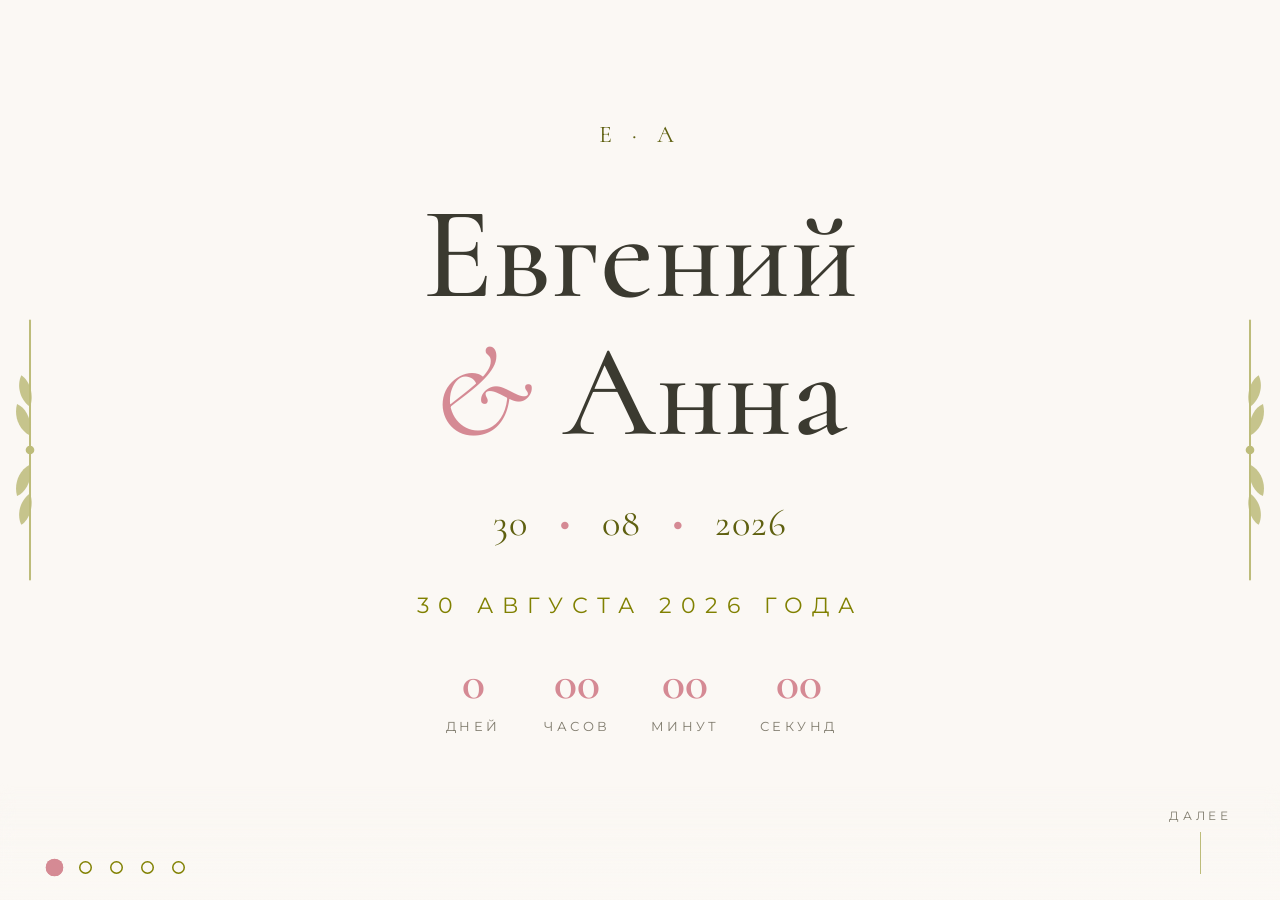
==== commit 09f10002: "add blur for navigation panel" ====
--- a/index.html
+++ b/index.html
@@ -39,7 +39,7 @@
       <div class="wrap">
         <div class="venue-head center reveal">
           <span class="eyebrow">Место проведения</span>
-          <h2 class="display venue-title">Загородный клуб «Голицин»</h2>
+          <h2 class="display venue-title">Загородный клуб «Голицын»</h2>
           <svg class="sprig small" viewBox="0 0 200 40" fill="none" stroke="currentColor" stroke-width="1.4" stroke-linecap="round">
             <path d="M10 20 H190"/>
             <path d="M70 20c-6-8-16-9-22-6 4 6 14 9 22 6Z" fill="currentColor" stroke="none" opacity=".85"/>
@@ -113,7 +113,7 @@
       <div class="wrap">
         <span class="eyebrow reveal">Дресс-код</span>
         <p class="display palette-lead reveal">
-          Нам будет приятно, если вы поддержите цветовую гамму нашего праздника
+          Нам будет приятно, если вы поддержите цветовую гамму нашего праздника:
         </p>
 
         <div class="swatches">
@@ -126,7 +126,7 @@
         </div>
 
         <p class="palette-note reveal">
-          Это всего лишь пожелание. Приходите так, как вам будет комфортно.
+          Это всего лишь пожелание. Приходите так, как вам будет комфортно!
         </p>
       </div>
     </section>
@@ -174,6 +174,9 @@
       <circle cx="100" cy="20" r="3" fill="currentColor" stroke="none"/>
     </svg>
   </div>
+
+  <!-- Матовая полоса снизу: размывает текст, уезжающий под навигацию -->
+  <div class="bottom-fade" aria-hidden="true"></div>
 
   <!-- Навигация -->
   <nav class="dots" id="dots" aria-label="Навигация по разделам"></nav>
--- a/styles.css
+++ b/styles.css
@@ -412,6 +412,23 @@
    13. НАВИГАЦИЯ
    ============================================================ */
 
+/* --- Матовая полоса снизу ---
+   Фиксированная зона у нижнего края. Размывает контент слайда,
+   уезжающий под панель навигации, и сводит его к фону, чтобы текст
+   не «налезал» на точки и кнопку. Лежит над слайдами (z-index:2),
+   но под навигацией (z-index:30) — поэтому сами точки/кнопка чёткие. */
+.bottom-fade{
+  position:fixed;left:0;right:0;bottom:0;
+  height:clamp(84px,13vh,132px);
+  z-index:20;pointer-events:none;
+  -webkit-backdrop-filter:blur(7px);backdrop-filter:blur(7px);
+  /* лёгкая подложка под цвет фона — текст «растворяется», а не просто мылится */
+  background:linear-gradient(to top, var(--bg) 0%, rgba(251,248,244,.55) 42%, transparent 100%);
+  /* маска: эффект максимален у самого низа и плавно исчезает кверху */
+  -webkit-mask-image:linear-gradient(to top, #000 0, #000 32%, transparent 100%);
+          mask-image:linear-gradient(to top, #000 0, #000 32%, transparent 100%);
+}
+
 /* --- Точки-индикаторы: горизонтальный ряд снизу по центру --- */
 .dots{
   position:fixed;left:50%;bottom:26px;transform:translateX(-50%);
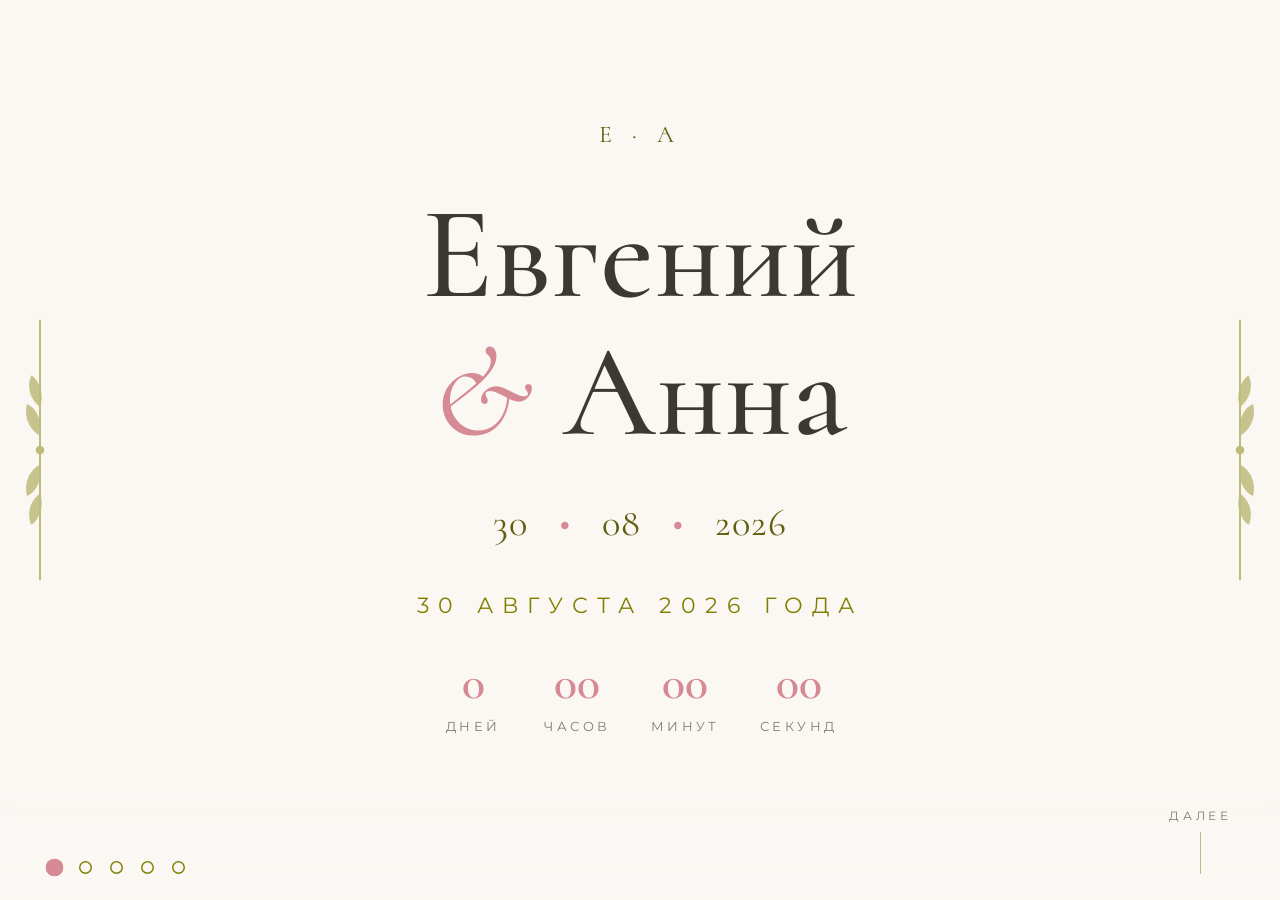
==== commit f13bda9e: "update timing" ====
--- a/index.html
+++ b/index.html
@@ -85,19 +85,19 @@
 
         <div class="timeline">
           <div class="tl-item reveal">
-            <div class="tl-time">15:00</div>
-            <div class="tl-event">Сбор гостей<small>Welcome-зона, лёгкие напитки и музыка</small></div>
+            <div class="tl-time">15:30</div>
+            <div class="tl-event">Сбор гостей<small>Welcome-зона, лёгкие напитки, фуршет</small></div>
           </div>
           <div class="tl-item reveal">
             <div class="tl-time">16:00</div>
             <div class="tl-event">Церемония<small>Самый трепетный момент нашего дня</small></div>
           </div>
           <div class="tl-item reveal">
+            <div class="tl-time">16:30</div>
+            <div class="tl-event">Праздничный фуршет<small>Поздравления, фотографии и тёплые слова</small></div>
+          </div>
+          <div class="tl-item reveal">
             <div class="tl-time">17:00</div>
-            <div class="tl-event">Праздничный фуршет<small>Поздравления, фотографии и тёплые слова</small></div>
-          </div>
-          <div class="tl-item reveal">
-            <div class="tl-time">18:00</div>
             <div class="tl-event">Банкет<small>Ужин, тосты и первый танец</small></div>
           </div>
           <div class="tl-item reveal">
--- a/styles.css
+++ b/styles.css
@@ -163,8 +163,12 @@
   height:clamp(170px,32vh,330px);  /* длина веточки по вертикали */
   color:var(--olive);opacity:.5;
 }
-.side-vine--left{left:6px;}
-.side-vine--right{right:6px;}
+/* Положение: у края экрана, пока в боковом поле есть место.
+   Когда поле сужается (узкое окно или увеличенный масштаб) — веточка
+   уезжает наружу за край, сохраняя зазор до контента и не прилипая к нему.
+   624px ≈ половина контента (540px) + ширина веточки + отступ. */
+.side-vine--left{left:min(clamp(8px,2.2vw,32px), calc(50% - 624px));}
+.side-vine--right{right:min(clamp(8px,2.2vw,32px), calc(50% - 624px));}
 
 /* Сама графика: горизонтальный sprig, развёрнутый на 90° в вертикаль.
    Базовый поворот — для правой веточки (листья смотрят вправо). */
